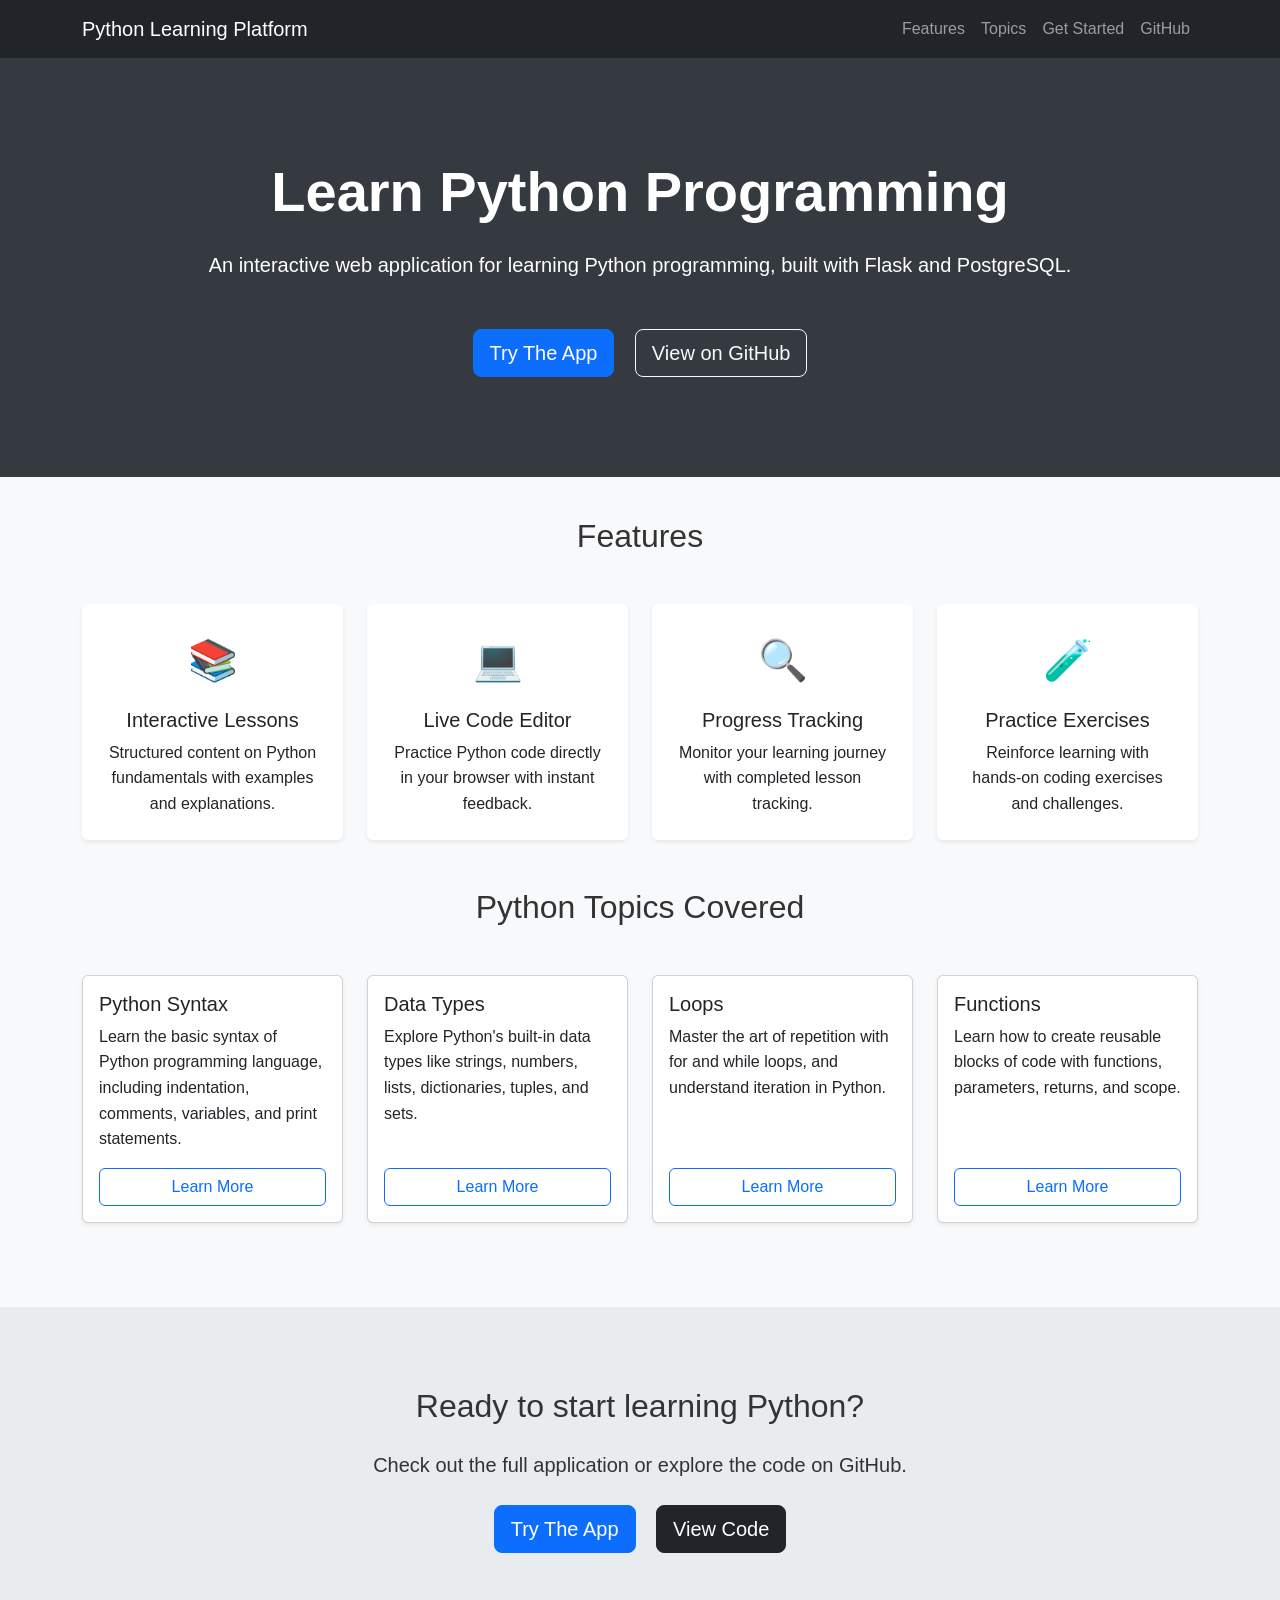
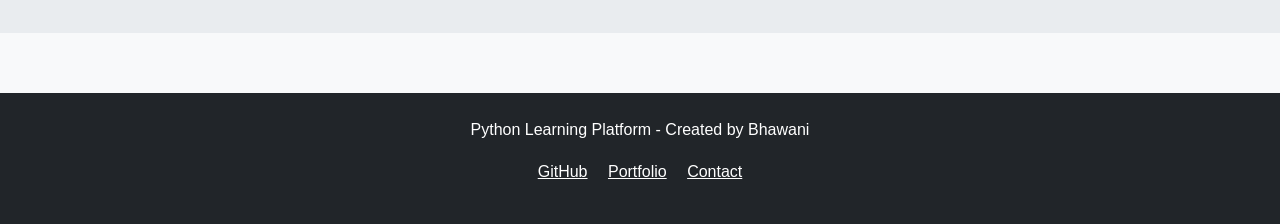
==== docs/index.html @ 167dd8af "Add GitHub repository setup and project documentation. Replit-Commit-Author: Agent Replit-Commit-Ses" ====
<!DOCTYPE html>
<html lang="en">
<head>
    <meta charset="UTF-8">
    <meta name="viewport" content="width=device-width, initial-scale=1.0">
    <title>Python Learning Platform - Bhawani</title>
    <link href="https://cdn.jsdelivr.net/npm/bootstrap@5.3.0/dist/css/bootstrap.min.css" rel="stylesheet">
    <style>
        body {
            font-family: 'Segoe UI', Tahoma, Geneva, Verdana, sans-serif;
            line-height: 1.6;
            color: #333;
            background-color: #f8f9fa;
        }
        .hero {
            background-color: #343a40;
            color: white;
            padding: 100px 0;
            margin-bottom: 40px;
        }
        .feature-icon {
            font-size: 2.5rem;
            margin-bottom: 1rem;
            color: #0d6efd;
        }
        .feature-card {
            border: none;
            transition: transform 0.3s;
            height: 100%;
        }
        .feature-card:hover {
            transform: translateY(-10px);
        }
        .cta-section {
            background-color: #e9ecef;
            padding: 80px 0;
            margin: 60px 0;
        }
    </style>
</head>
<body>
    <nav class="navbar navbar-expand-lg navbar-dark bg-dark">
        <div class="container">
            <a class="navbar-brand" href="#">Python Learning Platform</a>
            <button class="navbar-toggler" type="button" data-bs-toggle="collapse" data-bs-target="#navbarNav">
                <span class="navbar-toggler-icon"></span>
            </button>
            <div class="collapse navbar-collapse" id="navbarNav">
                <ul class="navbar-nav ms-auto">
                    <li class="nav-item">
                        <a class="nav-link" href="#features">Features</a>
                    </li>
                    <li class="nav-item">
                        <a class="nav-link" href="#topics">Topics</a>
                    </li>
                    <li class="nav-item">
                        <a class="nav-link" href="#get-started">Get Started</a>
                    </li>
                    <li class="nav-item">
                        <a class="nav-link" href="https://github.com/bhawanigit/PythonCoders">GitHub</a>
                    </li>
                </ul>
            </div>
        </div>
    </nav>

    <section class="hero text-center">
        <div class="container">
            <h1 class="display-4 fw-bold mb-4">Learn Python Programming</h1>
            <p class="lead mb-5">An interactive web application for learning Python programming, built with Flask and PostgreSQL.</p>
            <a href="https://your-deployed-app-url.com" class="btn btn-primary btn-lg">Try The App</a>
            <a href="https://github.com/bhawanigit/PythonCoders" class="btn btn-outline-light btn-lg ms-3">View on GitHub</a>
        </div>
    </section>

    <section class="container mb-5" id="features">
        <h2 class="text-center mb-5">Features</h2>
        <div class="row g-4">
            <div class="col-md-3">
                <div class="card feature-card shadow-sm">
                    <div class="card-body text-center p-4">
                        <div class="feature-icon">📚</div>
                        <h5 class="card-title">Interactive Lessons</h5>
                        <p class="card-text">Structured content on Python fundamentals with examples and explanations.</p>
                    </div>
                </div>
            </div>
            <div class="col-md-3">
                <div class="card feature-card shadow-sm">
                    <div class="card-body text-center p-4">
                        <div class="feature-icon">💻</div>
                        <h5 class="card-title">Live Code Editor</h5>
                        <p class="card-text">Practice Python code directly in your browser with instant feedback.</p>
                    </div>
                </div>
            </div>
            <div class="col-md-3">
                <div class="card feature-card shadow-sm">
                    <div class="card-body text-center p-4">
                        <div class="feature-icon">🔍</div>
                        <h5 class="card-title">Progress Tracking</h5>
                        <p class="card-text">Monitor your learning journey with completed lesson tracking.</p>
                    </div>
                </div>
            </div>
            <div class="col-md-3">
                <div class="card feature-card shadow-sm">
                    <div class="card-body text-center p-4">
                        <div class="feature-icon">🧪</div>
                        <h5 class="card-title">Practice Exercises</h5>
                        <p class="card-text">Reinforce learning with hands-on coding exercises and challenges.</p>
                    </div>
                </div>
            </div>
        </div>
    </section>

    <section class="container mb-5" id="topics">
        <h2 class="text-center mb-5">Python Topics Covered</h2>
        <div class="row">
            <div class="col-md-6 col-lg-3 mb-4">
                <div class="card h-100 shadow-sm">
                    <div class="card-body d-flex flex-column">
                        <h5 class="card-title">Python Syntax</h5>
                        <p class="card-text flex-grow-1">Learn the basic syntax of Python programming language, including indentation, comments, variables, and print statements.</p>
                        <a href="#" class="btn btn-outline-primary mt-auto">Learn More</a>
                    </div>
                </div>
            </div>
            <div class="col-md-6 col-lg-3 mb-4">
                <div class="card h-100 shadow-sm">
                    <div class="card-body d-flex flex-column">
                        <h5 class="card-title">Data Types</h5>
                        <p class="card-text flex-grow-1">Explore Python's built-in data types like strings, numbers, lists, dictionaries, tuples, and sets.</p>
                        <a href="#" class="btn btn-outline-primary mt-auto">Learn More</a>
                    </div>
                </div>
            </div>
            <div class="col-md-6 col-lg-3 mb-4">
                <div class="card h-100 shadow-sm">
                    <div class="card-body d-flex flex-column">
                        <h5 class="card-title">Loops</h5>
                        <p class="card-text flex-grow-1">Master the art of repetition with for and while loops, and understand iteration in Python.</p>
                        <a href="#" class="btn btn-outline-primary mt-auto">Learn More</a>
                    </div>
                </div>
            </div>
            <div class="col-md-6 col-lg-3 mb-4">
                <div class="card h-100 shadow-sm">
                    <div class="card-body d-flex flex-column">
                        <h5 class="card-title">Functions</h5>
                        <p class="card-text flex-grow-1">Learn how to create reusable blocks of code with functions, parameters, returns, and scope.</p>
                        <a href="#" class="btn btn-outline-primary mt-auto">Learn More</a>
                    </div>
                </div>
            </div>
        </div>
    </section>

    <section class="cta-section" id="get-started">
        <div class="container text-center">
            <h2 class="mb-4">Ready to start learning Python?</h2>
            <p class="lead mb-4">Check out the full application or explore the code on GitHub.</p>
            <a href="https://your-deployed-app-url.com" class="btn btn-primary btn-lg me-3">Try The App</a>
            <a href="https://github.com/bhawanigit/PythonCoders" class="btn btn-dark btn-lg">View Code</a>
        </div>
    </section>

    <footer class="bg-dark text-white py-4">
        <div class="container text-center">
            <p>Python Learning Platform - Created by Bhawani</p>
            <p>
                <a href="https://github.com/bhawanigit" class="text-white me-3">GitHub</a>
                <a href="#" class="text-white me-3">Portfolio</a>
                <a href="#" class="text-white">Contact</a>
            </p>
        </div>
    </footer>

    <script src="https://cdn.jsdelivr.net/npm/bootstrap@5.3.0/dist/js/bootstrap.bundle.min.js"></script>
</body>
</html>
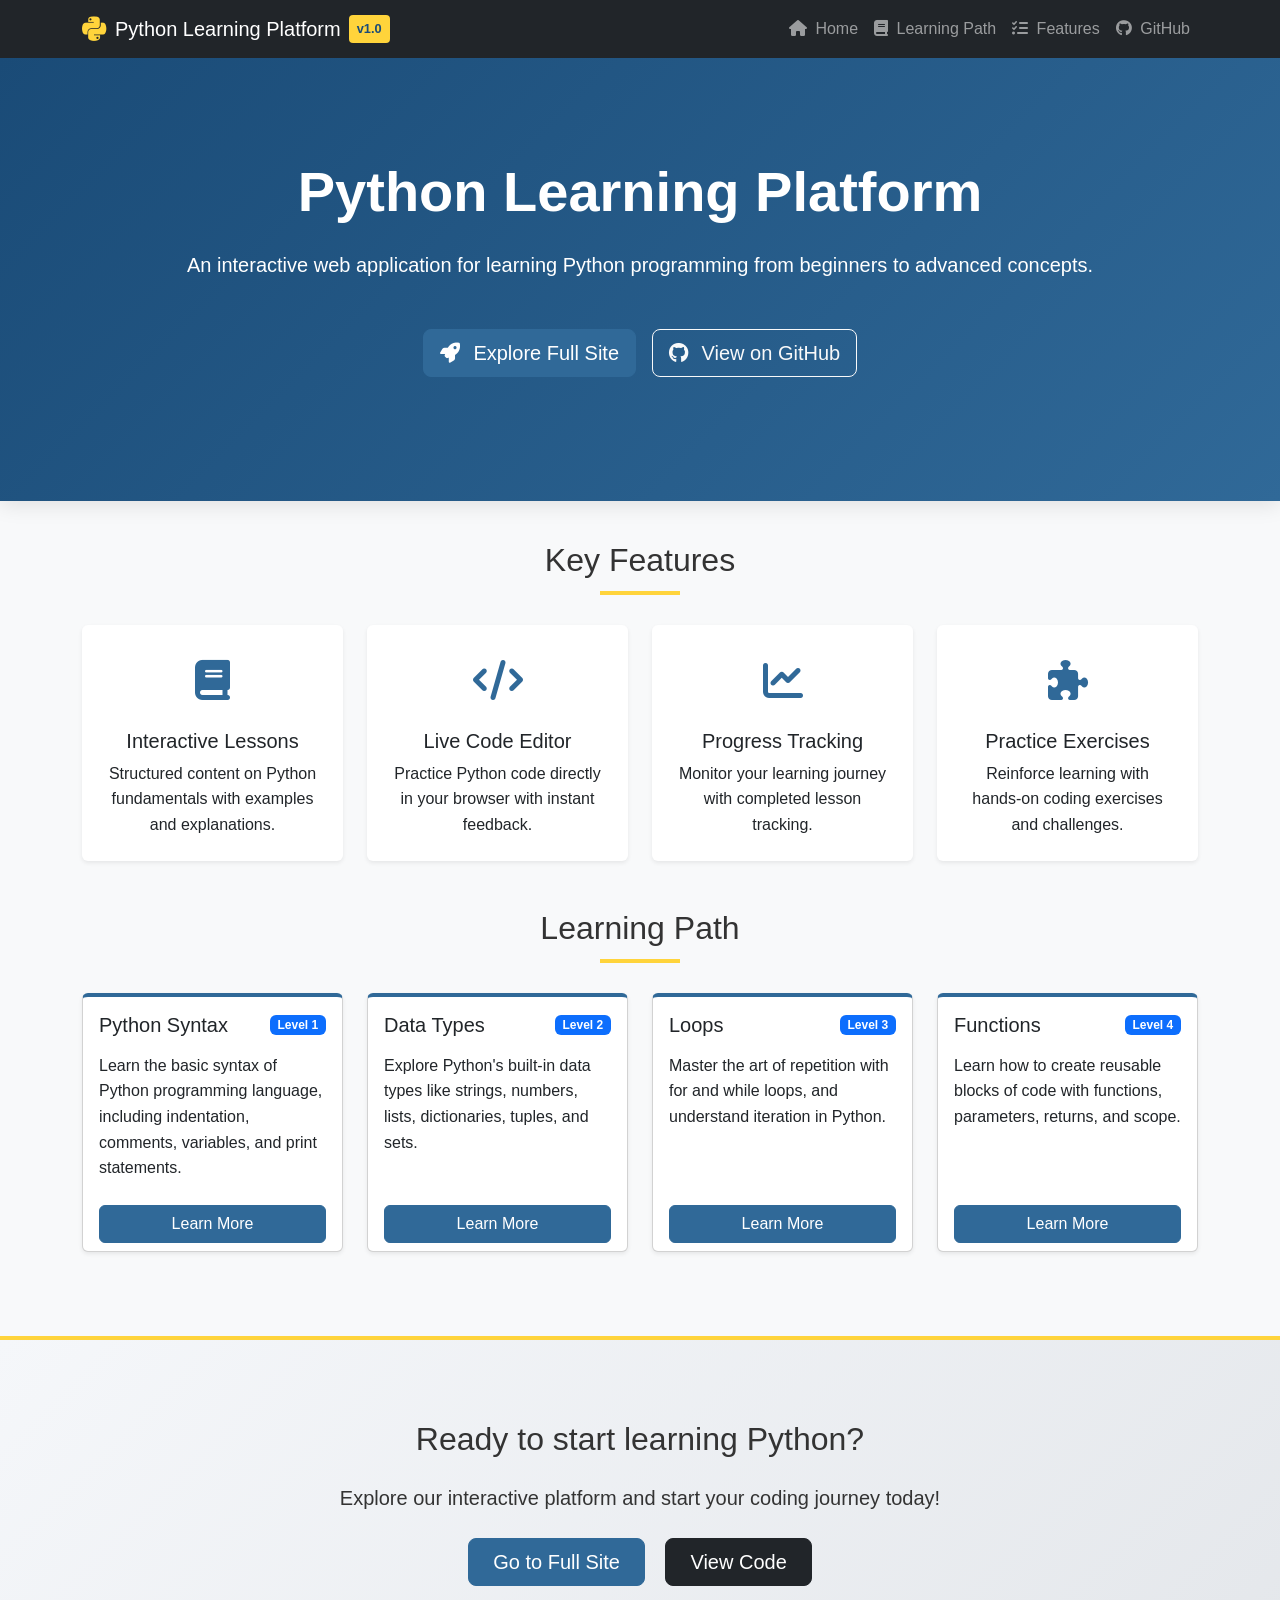
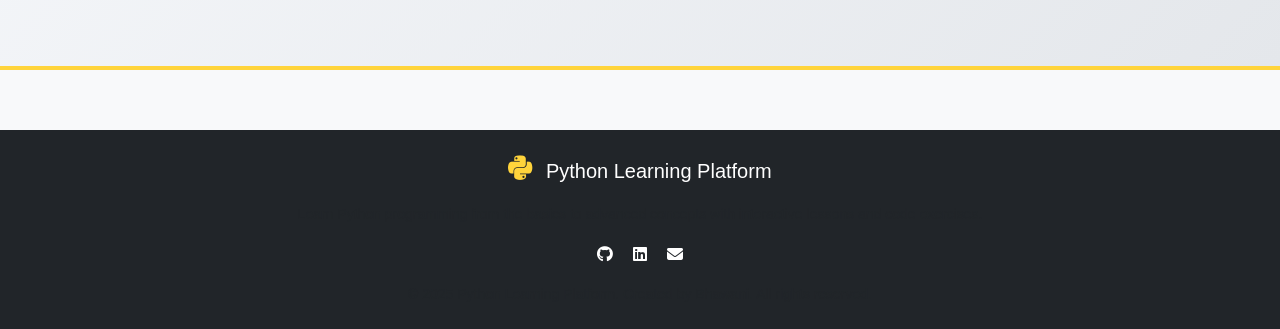
==== commit 72794e20: "Update website styling and add meta description Replit-Commit-Author: Agent Replit-Commit-Session-Id" ====
--- a/docs/index.html
+++ b/docs/index.html
@@ -3,61 +3,151 @@
 <head>
     <meta charset="UTF-8">
     <meta name="viewport" content="width=device-width, initial-scale=1.0">
-    <title>Python Learning Platform - Bhawani</title>
+    <title>Python Learning Platform by Bhawani</title>
+    <meta name="description" content="An interactive platform to learn Python programming from basics to advanced concepts with hands-on exercises and code practice.">
+    <link rel="icon" href="https://www.python.org/static/favicon.ico" type="image/x-icon">
     <link href="https://cdn.jsdelivr.net/npm/bootstrap@5.3.0/dist/css/bootstrap.min.css" rel="stylesheet">
+    <link rel="stylesheet" href="https://cdnjs.cloudflare.com/ajax/libs/font-awesome/6.4.0/css/all.min.css">
     <style>
+        :root {
+            --primary-color: #306998;
+            --secondary-color: #FFD43B;
+            --dark-blue: #1A4B77;
+            --light-bg: #f8f9fa;
+            --dark-bg: #212529;
+            --text-light: #f8f9fa;
+        }
+        
         body {
             font-family: 'Segoe UI', Tahoma, Geneva, Verdana, sans-serif;
             line-height: 1.6;
             color: #333;
-            background-color: #f8f9fa;
-        }
+            background-color: var(--light-bg);
+            scroll-behavior: smooth;
+        }
+        
         .hero {
-            background-color: #343a40;
+            background: linear-gradient(135deg, var(--dark-blue) 0%, var(--primary-color) 100%);
             color: white;
             padding: 100px 0;
             margin-bottom: 40px;
-        }
+            box-shadow: 0 4px 20px rgba(0, 0, 0, 0.1);
+        }
+        
         .feature-icon {
             font-size: 2.5rem;
             margin-bottom: 1rem;
-            color: #0d6efd;
-        }
+            color: var(--primary-color);
+        }
+        
         .feature-card {
             border: none;
-            transition: transform 0.3s;
+            transition: transform 0.3s, box-shadow 0.3s;
             height: 100%;
         }
+        
         .feature-card:hover {
             transform: translateY(-10px);
-        }
+            box-shadow: 0 10px 25px rgba(0, 0, 0, 0.1);
+        }
+        
         .cta-section {
-            background-color: #e9ecef;
+            background: linear-gradient(135deg, #f5f7fa 0%, #e4e7eb 100%);
             padding: 80px 0;
             margin: 60px 0;
+            border-top: 4px solid var(--secondary-color);
+            border-bottom: 4px solid var(--secondary-color);
+        }
+        
+        .topic-card {
+            transition: transform 0.2s ease, box-shadow 0.2s ease;
+            height: 100%;
+            border-top: 4px solid var(--primary-color);
+        }
+        
+        .topic-card:hover {
+            transform: translateY(-5px);
+            box-shadow: 0 10px 20px rgba(0, 0, 0, 0.1);
+        }
+        
+        .btn-primary {
+            background-color: var(--primary-color);
+            border-color: var(--primary-color);
+        }
+        
+        .btn-primary:hover {
+            background-color: var(--dark-blue);
+            border-color: var(--dark-blue);
+        }
+        
+        .navbar-brand .python-logo {
+            color: var(--secondary-color);
+        }
+        
+        .py-badge {
+            background-color: var(--secondary-color);
+            color: var(--dark-blue);
+            font-weight: bold;
+            padding: 0.25rem 0.5rem;
+            border-radius: 4px;
+            margin-left: 0.5rem;
+            font-size: 0.8rem;
+        }
+        
+        .section-title {
+            position: relative;
+            padding-bottom: 15px;
+            margin-bottom: 30px;
+            text-align: center;
+        }
+        
+        .section-title:after {
+            content: '';
+            display: block;
+            width: 80px;
+            height: 4px;
+            background-color: var(--secondary-color);
+            position: absolute;
+            bottom: 0;
+            left: 50%;
+            transform: translateX(-50%);
         }
     </style>
 </head>
 <body>
-    <nav class="navbar navbar-expand-lg navbar-dark bg-dark">
+    <nav class="navbar navbar-expand-lg navbar-dark bg-dark sticky-top">
         <div class="container">
-            <a class="navbar-brand" href="#">Python Learning Platform</a>
-            <button class="navbar-toggler" type="button" data-bs-toggle="collapse" data-bs-target="#navbarNav">
+            <a class="navbar-brand d-flex align-items-center" href="#">
+                <i class="fab fa-python me-2 fs-3 python-logo"></i>
+                <span>Python Learning Platform</span>
+                <span class="py-badge">v1.0</span>
+            </a>
+            
+            <button class="navbar-toggler" type="button" data-bs-toggle="collapse" data-bs-target="#navbarNav" aria-controls="navbarNav" aria-expanded="false" aria-label="Toggle navigation">
                 <span class="navbar-toggler-icon"></span>
             </button>
+            
             <div class="collapse navbar-collapse" id="navbarNav">
                 <ul class="navbar-nav ms-auto">
                     <li class="nav-item">
-                        <a class="nav-link" href="#features">Features</a>
+                        <a class="nav-link" href="home.html">
+                            <i class="fas fa-home me-1"></i> Home
+                        </a>
                     </li>
                     <li class="nav-item">
-                        <a class="nav-link" href="#topics">Topics</a>
+                        <a class="nav-link" href="#topics">
+                            <i class="fas fa-book me-1"></i> Learning Path
+                        </a>
                     </li>
                     <li class="nav-item">
-                        <a class="nav-link" href="#get-started">Get Started</a>
+                        <a class="nav-link" href="#features">
+                            <i class="fas fa-list-check me-1"></i> Features
+                        </a>
                     </li>
                     <li class="nav-item">
-                        <a class="nav-link" href="https://github.com/bhawanigit/PythonCoders">GitHub</a>
+                        <a class="nav-link" href="https://github.com/bhawanigit/PythonCoders" target="_blank">
+                            <i class="fab fa-github me-1"></i> GitHub
+                        </a>
                     </li>
                 </ul>
             </div>
@@ -66,20 +156,28 @@
 
     <section class="hero text-center">
         <div class="container">
-            <h1 class="display-4 fw-bold mb-4">Learn Python Programming</h1>
-            <p class="lead mb-5">An interactive web application for learning Python programming, built with Flask and PostgreSQL.</p>
-            <a href="https://your-deployed-app-url.com" class="btn btn-primary btn-lg">Try The App</a>
-            <a href="https://github.com/bhawanigit/PythonCoders" class="btn btn-outline-light btn-lg ms-3">View on GitHub</a>
+            <h1 class="display-4 fw-bold mb-4">Python Learning Platform</h1>
+            <p class="lead mb-5">An interactive web application for learning Python programming from beginners to advanced concepts.</p>
+            <div class="d-grid gap-2 d-md-flex justify-content-center mb-4">
+                <a href="home.html" class="btn btn-primary btn-lg me-md-2">
+                    <i class="fas fa-rocket me-2"></i> Explore Full Site
+                </a>
+                <a href="https://github.com/bhawanigit/PythonCoders" class="btn btn-outline-light btn-lg">
+                    <i class="fab fa-github me-2"></i> View on GitHub
+                </a>
+            </div>
         </div>
     </section>
 
     <section class="container mb-5" id="features">
-        <h2 class="text-center mb-5">Features</h2>
+        <h2 class="section-title">Key Features</h2>
         <div class="row g-4">
             <div class="col-md-3">
                 <div class="card feature-card shadow-sm">
                     <div class="card-body text-center p-4">
-                        <div class="feature-icon">📚</div>
+                        <div class="feature-icon">
+                            <i class="fas fa-book"></i>
+                        </div>
                         <h5 class="card-title">Interactive Lessons</h5>
                         <p class="card-text">Structured content on Python fundamentals with examples and explanations.</p>
                     </div>
@@ -88,7 +186,9 @@
             <div class="col-md-3">
                 <div class="card feature-card shadow-sm">
                     <div class="card-body text-center p-4">
-                        <div class="feature-icon">💻</div>
+                        <div class="feature-icon">
+                            <i class="fas fa-code"></i>
+                        </div>
                         <h5 class="card-title">Live Code Editor</h5>
                         <p class="card-text">Practice Python code directly in your browser with instant feedback.</p>
                     </div>
@@ -97,7 +197,9 @@
             <div class="col-md-3">
                 <div class="card feature-card shadow-sm">
                     <div class="card-body text-center p-4">
-                        <div class="feature-icon">🔍</div>
+                        <div class="feature-icon">
+                            <i class="fas fa-chart-line"></i>
+                        </div>
                         <h5 class="card-title">Progress Tracking</h5>
                         <p class="card-text">Monitor your learning journey with completed lesson tracking.</p>
                     </div>
@@ -106,7 +208,9 @@
             <div class="col-md-3">
                 <div class="card feature-card shadow-sm">
                     <div class="card-body text-center p-4">
-                        <div class="feature-icon">🧪</div>
+                        <div class="feature-icon">
+                            <i class="fas fa-puzzle-piece"></i>
+                        </div>
                         <h5 class="card-title">Practice Exercises</h5>
                         <p class="card-text">Reinforce learning with hands-on coding exercises and challenges.</p>
                     </div>
@@ -116,67 +220,109 @@
     </section>
 
     <section class="container mb-5" id="topics">
-        <h2 class="text-center mb-5">Python Topics Covered</h2>
+        <h2 class="section-title">Learning Path</h2>
         <div class="row">
             <div class="col-md-6 col-lg-3 mb-4">
-                <div class="card h-100 shadow-sm">
-                    <div class="card-body d-flex flex-column">
-                        <h5 class="card-title">Python Syntax</h5>
-                        <p class="card-text flex-grow-1">Learn the basic syntax of Python programming language, including indentation, comments, variables, and print statements.</p>
-                        <a href="#" class="btn btn-outline-primary mt-auto">Learn More</a>
+                <div class="card topic-card h-100 shadow-sm">
+                    <div class="card-body">
+                        <div class="d-flex justify-content-between align-items-center mb-3">
+                            <h5 class="card-title mb-0">Python Syntax</h5>
+                            <span class="badge bg-primary">Level 1</span>
+                        </div>
+                        <p class="card-text">Learn the basic syntax of Python programming language, including indentation, comments, variables, and print statements.</p>
+                    </div>
+                    <div class="card-footer bg-transparent border-top-0">
+                        <a href="home.html#topics" class="btn btn-primary d-block">Learn More</a>
                     </div>
                 </div>
             </div>
             <div class="col-md-6 col-lg-3 mb-4">
-                <div class="card h-100 shadow-sm">
-                    <div class="card-body d-flex flex-column">
-                        <h5 class="card-title">Data Types</h5>
-                        <p class="card-text flex-grow-1">Explore Python's built-in data types like strings, numbers, lists, dictionaries, tuples, and sets.</p>
-                        <a href="#" class="btn btn-outline-primary mt-auto">Learn More</a>
+                <div class="card topic-card h-100 shadow-sm">
+                    <div class="card-body">
+                        <div class="d-flex justify-content-between align-items-center mb-3">
+                            <h5 class="card-title mb-0">Data Types</h5>
+                            <span class="badge bg-primary">Level 2</span>
+                        </div>
+                        <p class="card-text">Explore Python's built-in data types like strings, numbers, lists, dictionaries, tuples, and sets.</p>
+                    </div>
+                    <div class="card-footer bg-transparent border-top-0">
+                        <a href="home.html#topics" class="btn btn-primary d-block">Learn More</a>
                     </div>
                 </div>
             </div>
             <div class="col-md-6 col-lg-3 mb-4">
-                <div class="card h-100 shadow-sm">
-                    <div class="card-body d-flex flex-column">
-                        <h5 class="card-title">Loops</h5>
-                        <p class="card-text flex-grow-1">Master the art of repetition with for and while loops, and understand iteration in Python.</p>
-                        <a href="#" class="btn btn-outline-primary mt-auto">Learn More</a>
+                <div class="card topic-card h-100 shadow-sm">
+                    <div class="card-body">
+                        <div class="d-flex justify-content-between align-items-center mb-3">
+                            <h5 class="card-title mb-0">Loops</h5>
+                            <span class="badge bg-primary">Level 3</span>
+                        </div>
+                        <p class="card-text">Master the art of repetition with for and while loops, and understand iteration in Python.</p>
+                    </div>
+                    <div class="card-footer bg-transparent border-top-0">
+                        <a href="home.html#topics" class="btn btn-primary d-block">Learn More</a>
                     </div>
                 </div>
             </div>
             <div class="col-md-6 col-lg-3 mb-4">
-                <div class="card h-100 shadow-sm">
-                    <div class="card-body d-flex flex-column">
-                        <h5 class="card-title">Functions</h5>
-                        <p class="card-text flex-grow-1">Learn how to create reusable blocks of code with functions, parameters, returns, and scope.</p>
-                        <a href="#" class="btn btn-outline-primary mt-auto">Learn More</a>
+                <div class="card topic-card h-100 shadow-sm">
+                    <div class="card-body">
+                        <div class="d-flex justify-content-between align-items-center mb-3">
+                            <h5 class="card-title mb-0">Functions</h5>
+                            <span class="badge bg-primary">Level 4</span>
+                        </div>
+                        <p class="card-text">Learn how to create reusable blocks of code with functions, parameters, returns, and scope.</p>
+                    </div>
+                    <div class="card-footer bg-transparent border-top-0">
+                        <a href="home.html#topics" class="btn btn-primary d-block">Learn More</a>
                     </div>
                 </div>
             </div>
         </div>
     </section>
 
-    <section class="cta-section" id="get-started">
+    <section class="cta-section">
         <div class="container text-center">
             <h2 class="mb-4">Ready to start learning Python?</h2>
-            <p class="lead mb-4">Check out the full application or explore the code on GitHub.</p>
-            <a href="https://your-deployed-app-url.com" class="btn btn-primary btn-lg me-3">Try The App</a>
-            <a href="https://github.com/bhawanigit/PythonCoders" class="btn btn-dark btn-lg">View Code</a>
+            <p class="lead mb-4">Explore our interactive platform and start your coding journey today!</p>
+            <a href="home.html" class="btn btn-primary btn-lg me-3 px-4 py-2">Go to Full Site</a>
+            <a href="https://github.com/bhawanigit/PythonCoders" class="btn btn-dark btn-lg px-4 py-2">View Code</a>
         </div>
     </section>
 
     <footer class="bg-dark text-white py-4">
         <div class="container text-center">
-            <p>Python Learning Platform - Created by Bhawani</p>
-            <p>
-                <a href="https://github.com/bhawanigit" class="text-white me-3">GitHub</a>
-                <a href="#" class="text-white me-3">Portfolio</a>
-                <a href="#" class="text-white">Contact</a>
-            </p>
+            <div class="mb-3">
+                <i class="fab fa-python me-2 fs-3" style="color: var(--secondary-color);"></i>
+                <span class="fs-5">Python Learning Platform</span>
+            </div>
+            <p class="text-muted small mb-3">Learn Python programming from the basics to advanced concepts with interactive lessons and code exercises.</p>
+            <div class="mb-3">
+                <a href="https://github.com/bhawanigit" class="text-white me-3" target="_blank"><i class="fab fa-github"></i></a>
+                <a href="#" class="text-white me-3"><i class="fab fa-linkedin"></i></a>
+                <a href="#" class="text-white"><i class="fas fa-envelope"></i></a>
+            </div>
+            <div class="small text-muted">
+                &copy; 2025 Python Learning Platform. Created by Bhawani. All rights reserved.
+            </div>
         </div>
     </footer>
 
     <script src="https://cdn.jsdelivr.net/npm/bootstrap@5.3.0/dist/js/bootstrap.bundle.min.js"></script>
+    <script>
+        // Smooth scrolling for anchor links
+        document.querySelectorAll('a[href^="#"]').forEach(anchor => {
+            anchor.addEventListener('click', function(e) {
+                e.preventDefault();
+                const target = document.querySelector(this.getAttribute('href'));
+                if (target) {
+                    window.scrollTo({
+                        top: target.offsetTop - 70,
+                        behavior: 'smooth'
+                    });
+                }
+            });
+        });
+    </script>
 </body>
 </html>
